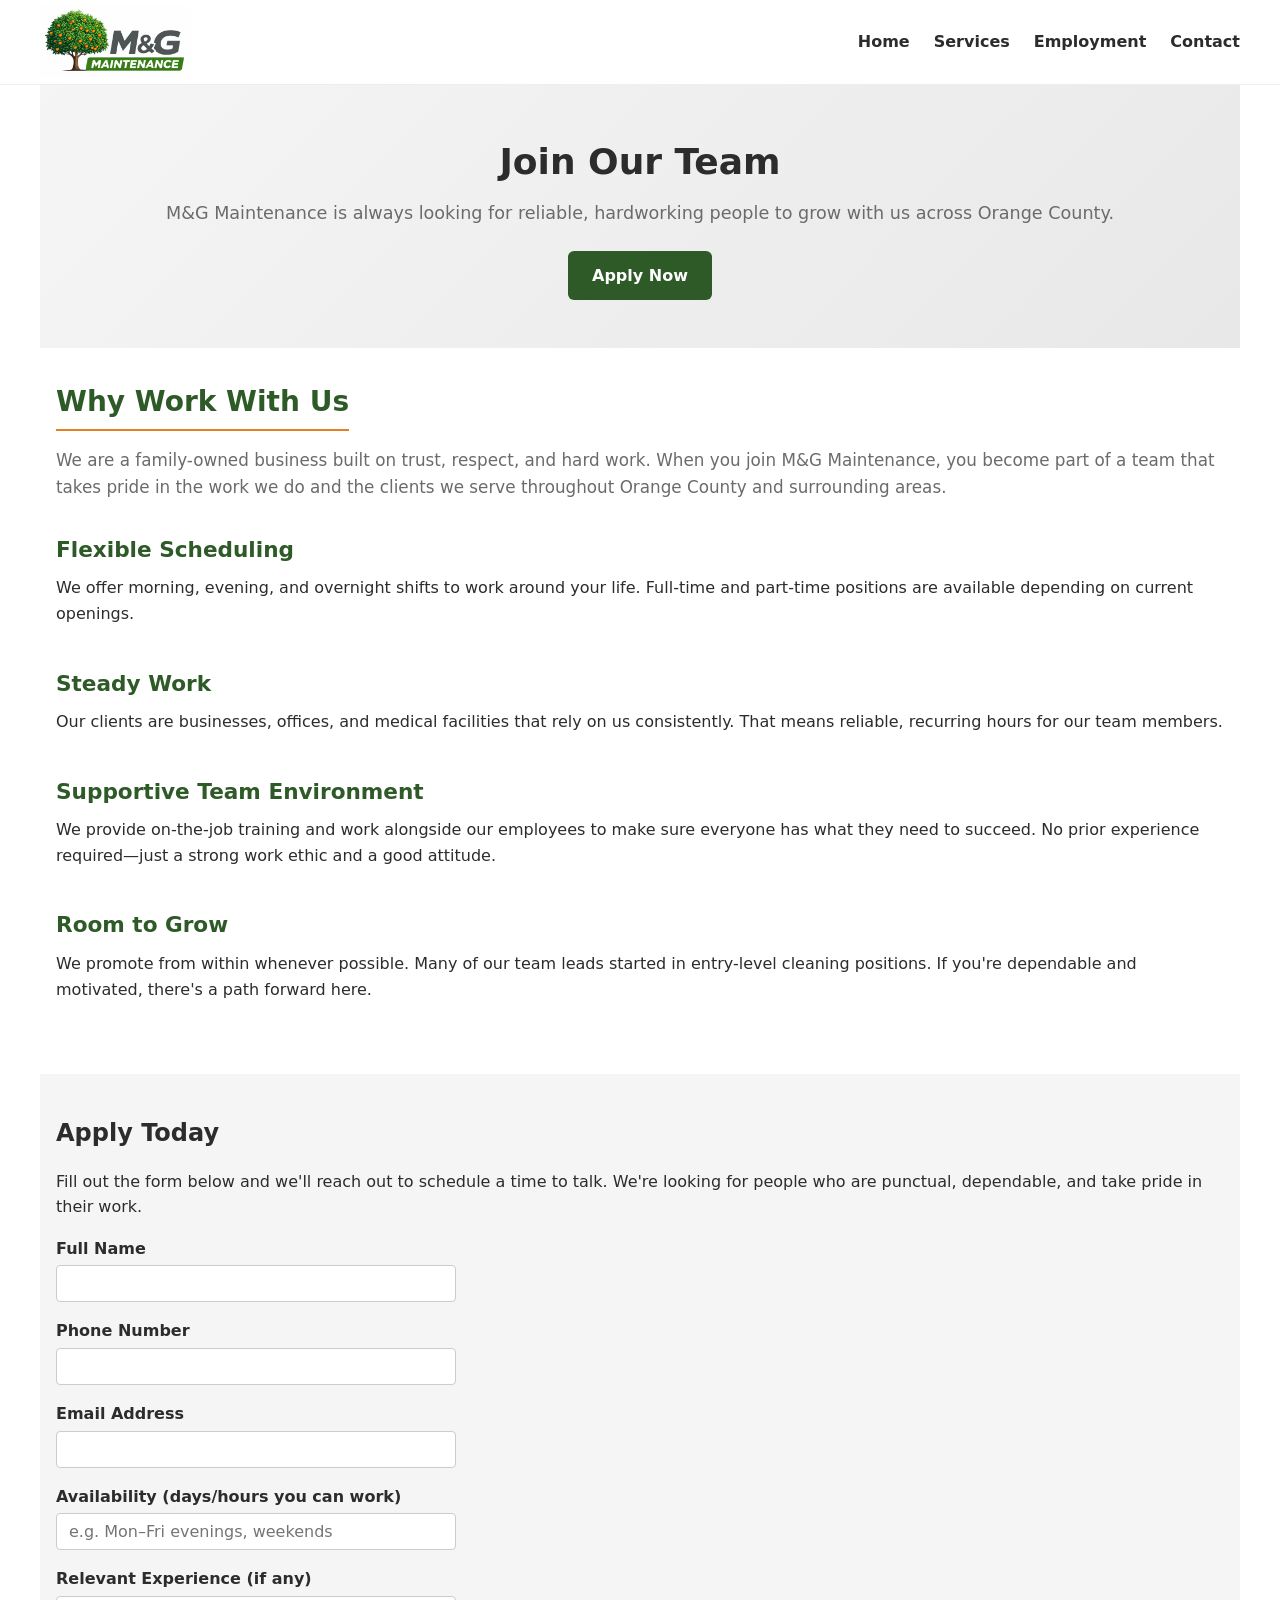
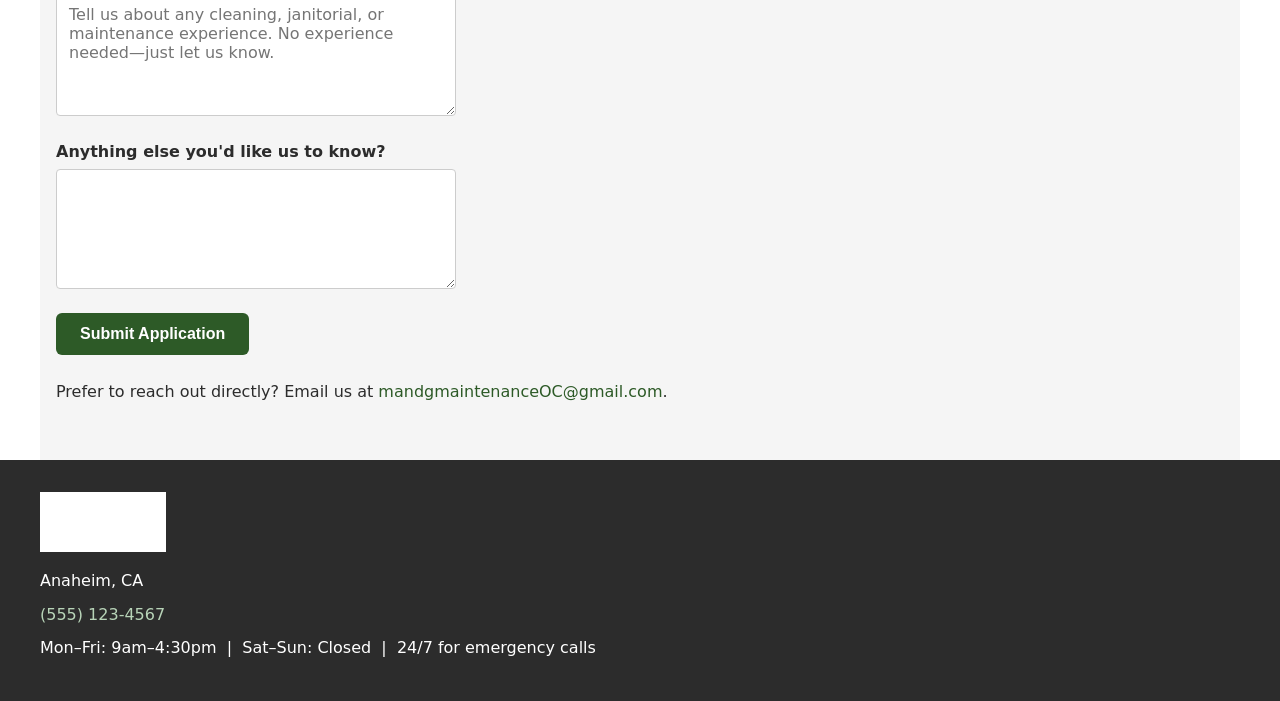
==== employment.html @ 1deb90e9 "Update location to Orange County and add employment page - Change hero heading and tagline from Roch" ====
<!DOCTYPE html>
<html lang="en">
<head>
  <meta charset="UTF-8">
  <meta name="viewport" content="width=device-width, initial-scale=1.0">
  <title>Employment | M&amp;G Maintenance</title>
  <link rel="stylesheet" href="css/style.css">
</head>
<body>
  <header class="site-header">
    <div class="header-inner">
      <a href="index.html" aria-label="M&amp;G Maintenance home">
        <img src="assets/logo.png" alt="M&amp;G Maintenance" class="site-logo">
      </a>
      <nav class="site-nav">
        <ul>
          <li><a href="index.html">Home</a></li>
          <li><a href="services.html">Services</a></li>
          <li><a href="employment.html">Employment</a></li>
          <li><a href="index.html#contact">Contact</a></li>
        </ul>
      </nav>
    </div>
  </header>

  <main>
    <section class="hero">
      <h1>Join Our Team</h1>
      <p class="tagline">M&amp;G Maintenance is always looking for reliable, hardworking people to grow with us across Orange County.</p>
      <div class="hero-cta">
        <a href="#apply" class="btn btn-primary">Apply Now</a>
      </div>
    </section>

    <section>
      <h2 class="section-title">Why Work With Us</h2>
      <p class="intro-text">
        We are a family-owned business built on trust, respect, and hard work. When you join M&amp;G Maintenance, you become part of a team that takes pride in the work we do and the clients we serve throughout Orange County and surrounding areas.
      </p>

      <div class="service-block">
        <h3>Flexible Scheduling</h3>
        <p>We offer morning, evening, and overnight shifts to work around your life. Full-time and part-time positions are available depending on current openings.</p>
      </div>

      <div class="service-block">
        <h3>Steady Work</h3>
        <p>Our clients are businesses, offices, and medical facilities that rely on us consistently. That means reliable, recurring hours for our team members.</p>
      </div>

      <div class="service-block">
        <h3>Supportive Team Environment</h3>
        <p>We provide on-the-job training and work alongside our employees to make sure everyone has what they need to succeed. No prior experience required—just a strong work ethic and a good attitude.</p>
      </div>

      <div class="service-block">
        <h3>Room to Grow</h3>
        <p>We promote from within whenever possible. Many of our team leads started in entry-level cleaning positions. If you're dependable and motivated, there's a path forward here.</p>
      </div>
    </section>

    <section class="contact-section" id="apply">
      <div style="max-width: 1200px; margin: 0 auto;">
        <h2>Apply Today</h2>
        <p>Fill out the form below and we'll reach out to schedule a time to talk. We're looking for people who are punctual, dependable, and take pride in their work.</p>
        <form name="employment" method="POST" action="/thanks.html" data-netlify="true" netlify-honeypot="bot-field">
          <input type="hidden" name="form-name" value="employment">
          <p class="form-group hp">
            <label for="bot-field">Don't fill this out</label>
            <input name="bot-field" id="bot-field" type="text" tabindex="-1" autocomplete="off">
          </p>
          <div class="form-group">
            <label for="name">Full Name</label>
            <input type="text" id="name" name="name" required>
          </div>
          <div class="form-group">
            <label for="phone">Phone Number</label>
            <input type="tel" id="phone" name="phone" required>
          </div>
          <div class="form-group">
            <label for="email">Email Address</label>
            <input type="email" id="email" name="email" required>
          </div>
          <div class="form-group">
            <label for="availability">Availability (days/hours you can work)</label>
            <input type="text" id="availability" name="availability" placeholder="e.g. Mon–Fri evenings, weekends">
          </div>
          <div class="form-group">
            <label for="experience">Relevant Experience (if any)</label>
            <textarea id="experience" name="experience" placeholder="Tell us about any cleaning, janitorial, or maintenance experience. No experience needed—just let us know."></textarea>
          </div>
          <div class="form-group">
            <label for="message">Anything else you'd like us to know?</label>
            <textarea id="message" name="message"></textarea>
          </div>
          <div class="form-actions">
            <button type="submit" class="btn btn-primary">Submit Application</button>
          </div>
        </form>
        <p style="margin-top: 1.5rem;">
          Prefer to reach out directly? Email us at <a href="mailto:mandgmaintenanceOC@gmail.com">mandgmaintenanceOC@gmail.com</a>.
        </p>
      </div>
    </section>
  </main>

  <footer class="site-footer">
    <div class="footer-inner">
      <img src="assets/logo.png" alt="M&amp;G Maintenance" class="footer-logo">
      <ul class="footer-contact">
        <li>Anaheim, CA</li>
        <li><a href="tel:+15551234567">(555) 123-4567</a></li>
        <li>Mon–Fri: 9am–4:30pm &nbsp;|&nbsp; Sat–Sun: Closed &nbsp;|&nbsp; 24/7 for emergency calls</li>
      </ul>
    </div>
  </footer>

  <script src="js/main.js"></script>
</body>
</html>
---- css/style.css ----
/* M&G Maintenance - Base styles */
:root {
  --mg-charcoal: #2c2c2c;
  --mg-green: #2d5a27;
  --mg-green-light: #3d7a35;
  --mg-orange: #e67e22;
  --mg-orange-light: #f39c12;
  --mg-white: #fff;
  --mg-gray: #6b6b6b;
  --mg-gray-light: #f5f5f5;
}

*,
*::before,
*::after {
  box-sizing: border-box;
}

body {
  margin: 0;
  font-family: system-ui, -apple-system, BlinkMacSystemFont, "Segoe UI", Roboto, sans-serif;
  font-size: 1rem;
  line-height: 1.6;
  color: var(--mg-charcoal);
  background: var(--mg-white);
}

img {
  max-width: 100%;
  height: auto;
  display: block;
}

a {
  color: var(--mg-green);
  text-decoration: none;
}

a:hover {
  color: var(--mg-orange);
  text-decoration: underline;
}

/* Header */
.site-header {
  background: var(--mg-white);
  border-bottom: 1px solid #eee;
  padding: 0.375rem 1rem;
  position: sticky;
  top: 0;
  z-index: 100;
}

.header-inner {
  max-width: 1200px;
  margin: 0 auto;
  display: flex;
  align-items: center;
  justify-content: space-between;
  flex-wrap: wrap;
  gap: 1rem;
}

.site-logo {
  height: 72px;
  width: auto;
}

.site-nav ul {
  list-style: none;
  margin: 0;
  padding: 0;
  display: flex;
  gap: 1.5rem;
}

.site-nav a {
  font-weight: 600;
  color: var(--mg-charcoal);
}

.site-nav a:hover {
  color: var(--mg-orange);
  text-decoration: none;
}

/* Hero */
.hero {
  background: linear-gradient(135deg, var(--mg-gray-light) 0%, #e8e8e8 100%);
  padding: 3rem 1rem;
  text-align: center;
}

.hero h1 {
  margin: 0 0 0.5rem;
  font-size: clamp(1.75rem, 4vw, 2.25rem);
  color: var(--mg-charcoal);
}

.hero .tagline {
  margin: 0 0 1.5rem;
  font-size: 1.1rem;
  color: var(--mg-gray);
}

/* Hero with full-width background image (like Highland-style) */
.hero-with-bg {
  position: relative;
  width: 100%;
  min-height: 85vh;
  display: flex;
  align-items: center;
  justify-content: center;
  padding: 4rem 1rem;
  background-image: url("https://images.unsplash.com/photo-1505691938895-1758d7feb511?w=1920");
  background-size: cover;
  background-position: center;
  background-repeat: no-repeat;
}

.hero-overlay {
  position: absolute;
  inset: 0;
  background: rgba(18, 45, 30, 0.5);
  z-index: 0;
}

.hero-with-bg .hero-content {
  position: relative;
  z-index: 1;
  max-width: 720px;
  margin: 0 auto;
}

.hero-with-bg h1 {
  color: var(--mg-white);
  font-size: clamp(1.85rem, 5vw, 2.75rem);
  text-shadow: 0 1px 2px rgba(0, 0, 0, 0.3);
}

.hero-with-bg .tagline {
  color: rgba(255, 255, 255, 0.95);
  font-size: clamp(1rem, 2vw, 1.15rem);
  margin-bottom: 1.75rem;
  line-height: 1.5;
}

.btn-hero-outline {
  background: transparent;
  color: var(--mg-white);
  border: 2px solid var(--mg-white);
}

.btn-hero-outline:hover {
  background: var(--mg-white);
  color: var(--mg-charcoal);
  text-decoration: none;
}

.hero-cta {
  display: flex;
  flex-wrap: wrap;
  gap: 1rem;
  justify-content: center;
}

.btn {
  display: inline-block;
  padding: 0.75rem 1.5rem;
  font-weight: 600;
  font-size: 1rem;
  border-radius: 6px;
  border: none;
  cursor: pointer;
  text-decoration: none;
  transition: background 0.2s, color 0.2s;
}

.btn-primary {
  background: var(--mg-green);
  color: var(--mg-white);
}

.btn-primary:hover {
  background: var(--mg-green-light);
  color: var(--mg-white);
  text-decoration: none;
}

.btn-secondary {
  background: var(--mg-orange);
  color: var(--mg-white);
}

.btn-secondary:hover {
  background: var(--mg-orange-light);
  color: var(--mg-white);
  text-decoration: none;
}

/* Sections */
section {
  max-width: 1200px;
  margin: 0 auto;
  padding: 2rem 1rem;
}

.section-title {
  margin: 0 0 1rem;
  font-size: 1.75rem;
  color: var(--mg-green);
  border-bottom: 2px solid var(--mg-orange);
  display: inline-block;
  padding-bottom: 0.25rem;
}

.intro-text {
  font-size: 1.05rem;
  color: var(--mg-gray);
  margin: 0 0 2rem;
}

/* Service blocks */
.service-block {
  margin-bottom: 2.5rem;
}

.service-block h3 {
  margin: 0 0 0.5rem;
  font-size: 1.35rem;
  color: var(--mg-green);
}

.service-block p {
  margin: 0;
  color: var(--mg-charcoal);
}

.service-block img {
  margin-top: 0.75rem;
  border-radius: 6px;
  width: 100%;
  max-height: 240px;
  object-fit: cover;
}

/* Contact form */
.contact-section {
  background: var(--mg-gray-light);
  padding: 2.5rem 1rem;
}

.contact-section h2 {
  margin: 0 0 1rem;
  font-size: 1.5rem;
  color: var(--mg-charcoal);
}

.form-group {
  margin-bottom: 1rem;
}

.form-group label {
  display: block;
  margin-bottom: 0.25rem;
  font-weight: 600;
  color: var(--mg-charcoal);
}

.form-group input,
.form-group textarea {
  width: 100%;
  max-width: 400px;
  padding: 0.5rem 0.75rem;
  font-size: 1rem;
  font-family: inherit;
  border: 1px solid #ccc;
  border-radius: 4px;
}

.form-group textarea {
  min-height: 120px;
  resize: vertical;
}

.form-group input:focus,
.form-group textarea:focus {
  outline: none;
  border-color: var(--mg-green);
}

/* Honeypot - hide from users */
.form-group.hp {
  position: absolute;
  left: -9999px;
}

.form-actions {
  margin-top: 1rem;
}

/* Footer */
.site-footer {
  background: var(--mg-charcoal);
  color: var(--mg-white);
  padding: 2rem 1rem;
}

.footer-inner {
  max-width: 1200px;
  margin: 0 auto;
}

.site-footer a {
  color: #b8d4b8;
}

.site-footer a:hover {
  color: var(--mg-orange-light);
}

.footer-logo {
  height: 60px;
  width: auto;
  margin-bottom: 1rem;
  filter: brightness(0) invert(1);
}

.footer-contact {
  margin: 0;
  padding: 0;
  list-style: none;
}

.footer-contact li {
  margin-bottom: 0.5rem;
}

/* Utility */
.text-center {
  text-align: center;
}

#contact {
  scroll-margin-top: 5rem;
}

@media (max-width: 640px) {
  .site-nav ul {
    gap: 1rem;
  }

  .hero {
    padding: 2rem 1rem;
  }
}
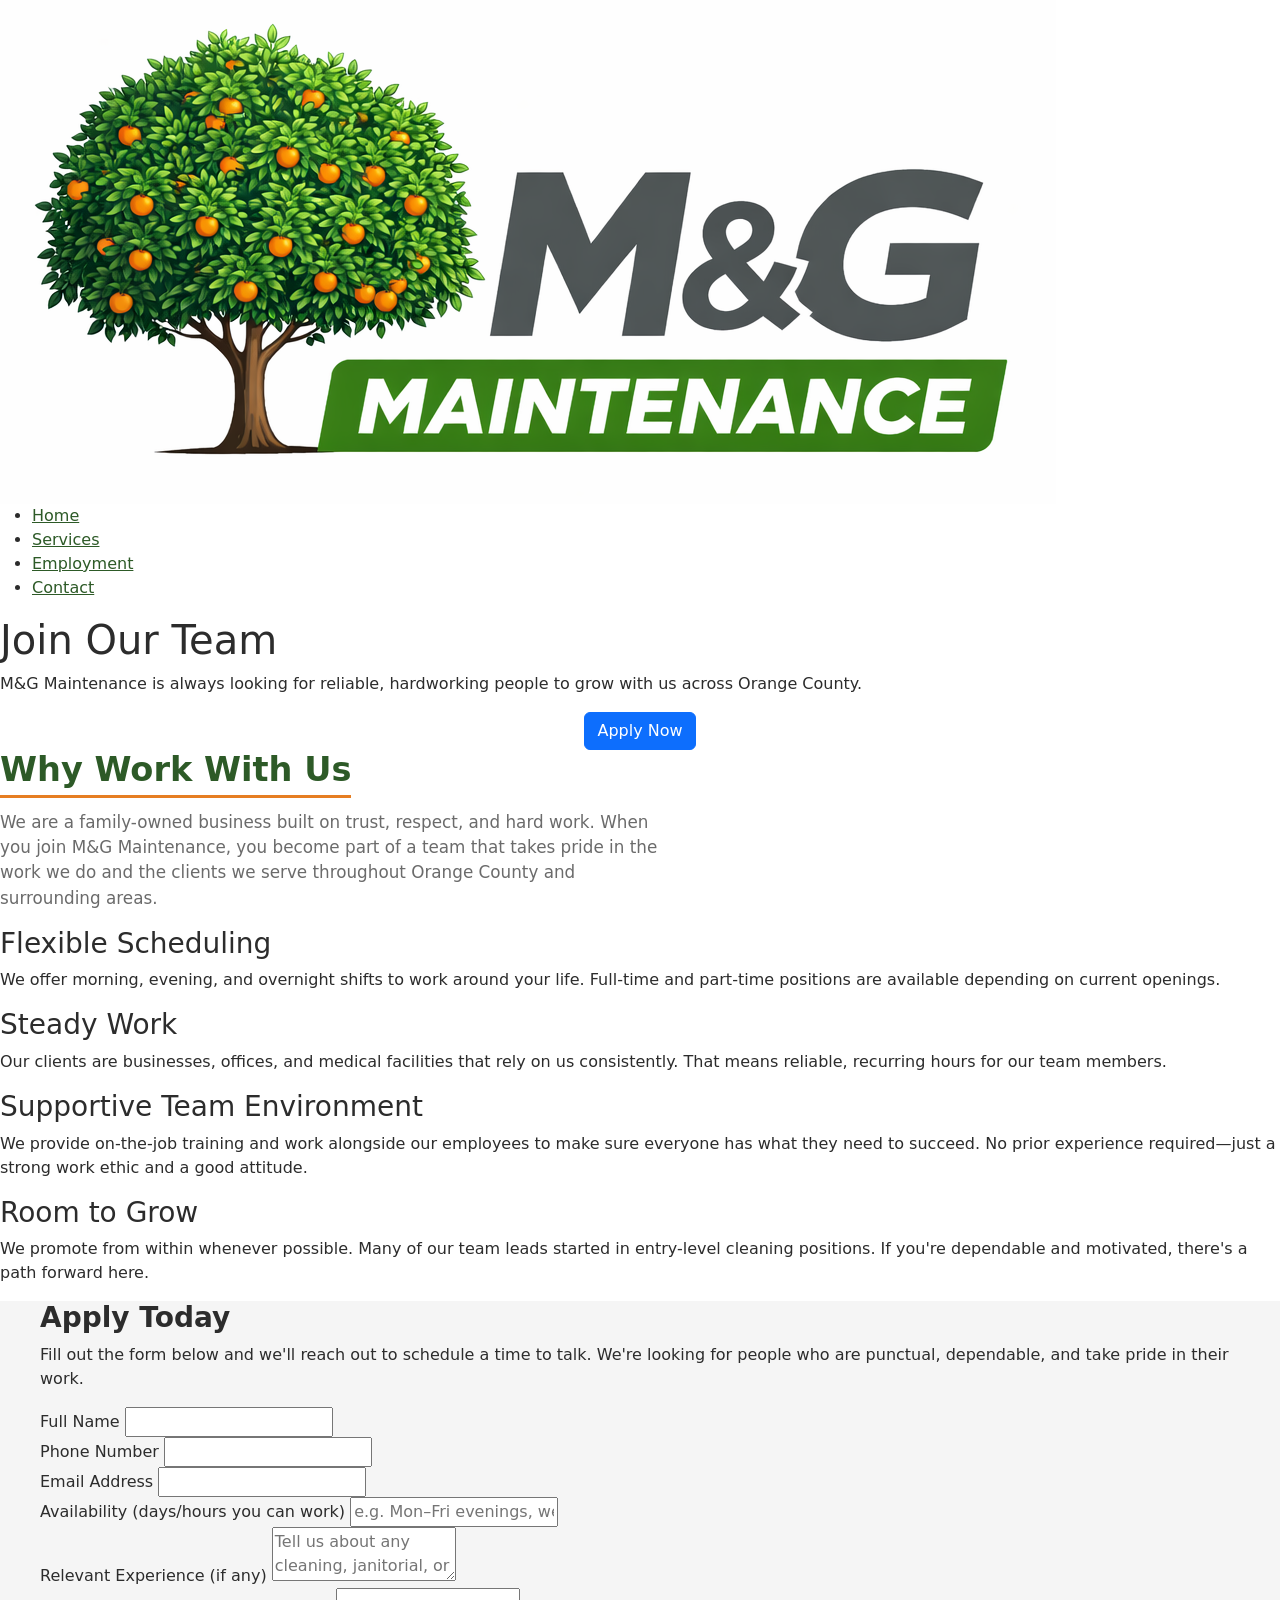
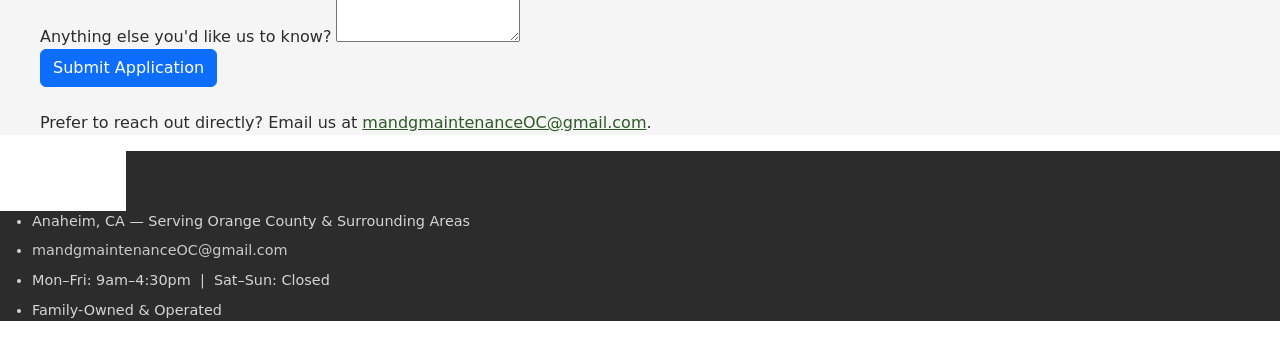
==== commit 82512acd: "Redesign homepage with Bootstrap 5 and address evaluation feedback - Add Bootstrap 5 for layout, gri" ====
--- a/employment.html
+++ b/employment.html
@@ -4,6 +4,7 @@
   <meta charset="UTF-8">
   <meta name="viewport" content="width=device-width, initial-scale=1.0">
   <title>Employment | M&amp;G Maintenance</title>
+  <link rel="stylesheet" href="https://cdn.jsdelivr.net/npm/bootstrap@5.3.3/dist/css/bootstrap.min.css">
   <link rel="stylesheet" href="css/style.css">
 </head>
 <body>
@@ -108,9 +109,10 @@
     <div class="footer-inner">
       <img src="assets/logo.png" alt="M&amp;G Maintenance" class="footer-logo">
       <ul class="footer-contact">
-        <li>Anaheim, CA</li>
-        <li><a href="tel:+15551234567">(555) 123-4567</a></li>
-        <li>Mon–Fri: 9am–4:30pm &nbsp;|&nbsp; Sat–Sun: Closed &nbsp;|&nbsp; 24/7 for emergency calls</li>
+        <li>Anaheim, CA &mdash; Serving Orange County &amp; Surrounding Areas</li>
+        <li><a href="mailto:mandgmaintenanceOC@gmail.com">mandgmaintenanceOC@gmail.com</a></li>
+        <li>Mon–Fri: 9am–4:30pm &nbsp;|&nbsp; Sat–Sun: Closed</li>
+        <li>Family-Owned &amp; Operated</li>
       </ul>
     </div>
   </footer>
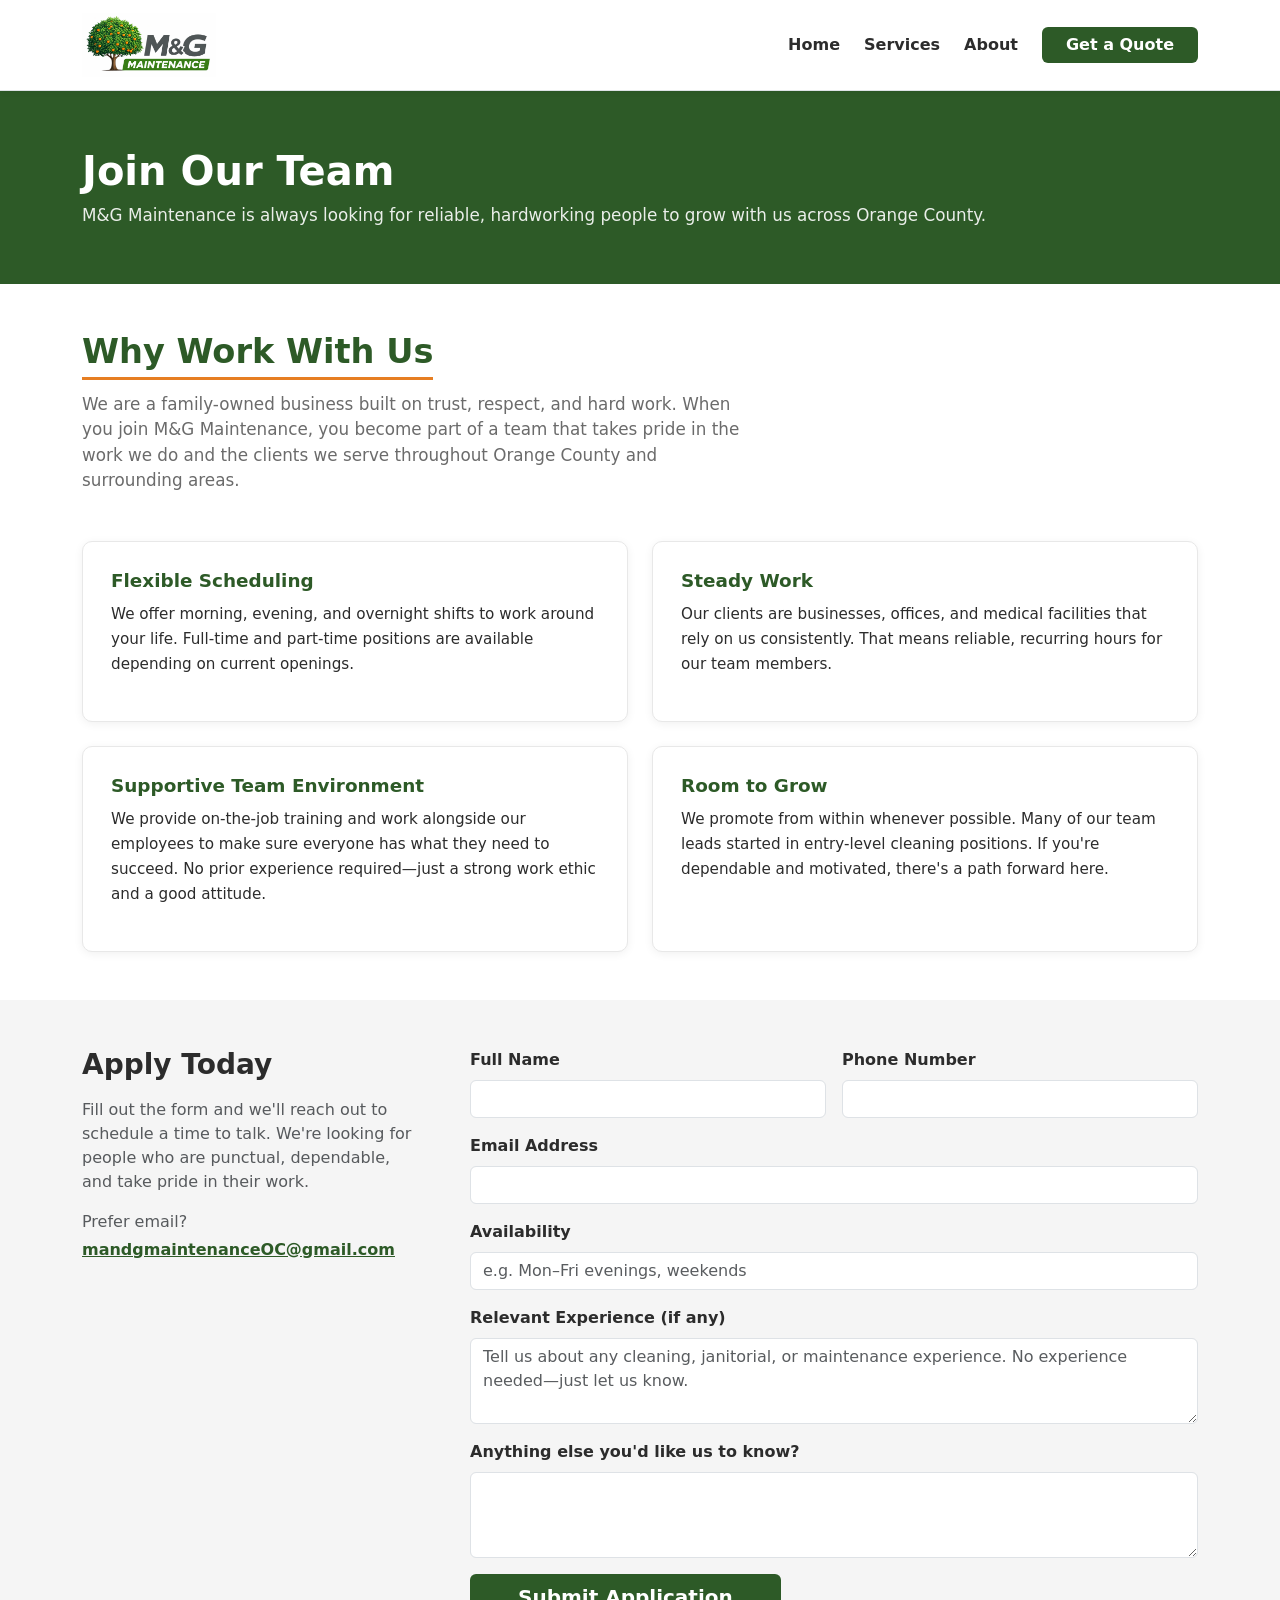
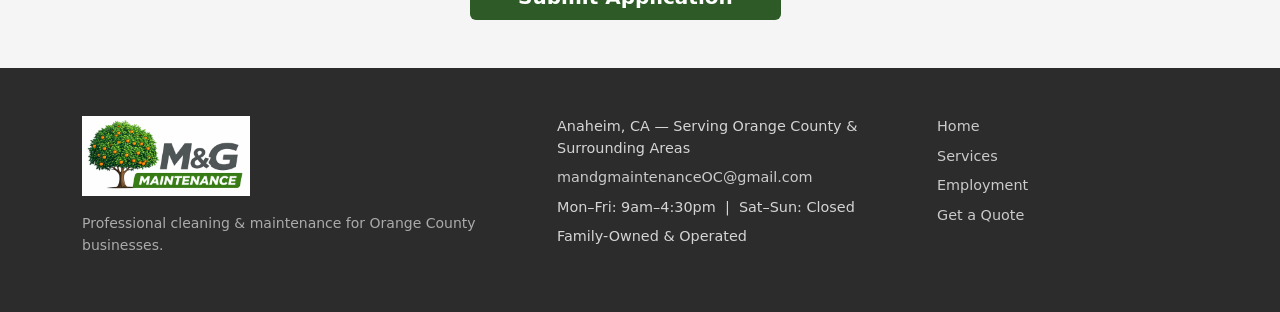
==== commit 5830be20: "Add About page and restructure navigation - Create about.html with company description, mission, val" ====
--- a/employment.html
+++ b/employment.html
@@ -8,115 +8,158 @@
   <link rel="stylesheet" href="css/style.css">
 </head>
 <body>
-  <header class="site-header">
-    <div class="header-inner">
-      <a href="index.html" aria-label="M&amp;G Maintenance home">
-        <img src="assets/logo.png" alt="M&amp;G Maintenance" class="site-logo">
+
+  <nav class="navbar navbar-expand-md bg-white sticky-top border-bottom">
+    <div class="container-xl">
+      <a class="navbar-brand" href="index.html">
+        <img src="assets/logo.png" alt="M&amp;G Maintenance" style="height:64px;width:auto;display:block;">
       </a>
-      <nav class="site-nav">
-        <ul>
-          <li><a href="index.html">Home</a></li>
-          <li><a href="services.html">Services</a></li>
-          <li><a href="employment.html">Employment</a></li>
-          <li><a href="index.html#contact">Contact</a></li>
+      <button class="navbar-toggler" type="button" data-bs-toggle="collapse" data-bs-target="#navMenu" aria-controls="navMenu" aria-expanded="false" aria-label="Toggle navigation">
+        <span class="navbar-toggler-icon"></span>
+      </button>
+      <div class="collapse navbar-collapse" id="navMenu">
+        <ul class="navbar-nav ms-auto align-items-md-center gap-md-2">
+          <li class="nav-item"><a class="nav-link fw-semibold" href="index.html">Home</a></li>
+          <li class="nav-item"><a class="nav-link fw-semibold" href="services.html">Services</a></li>
+          <li class="nav-item"><a class="nav-link fw-semibold" href="about.html">About</a></li>
+          <li class="nav-item mt-2 mt-md-0"><a class="btn btn-brand ms-md-2 px-4" href="index.html#contact">Get a Quote</a></li>
         </ul>
-      </nav>
+      </div>
     </div>
-  </header>
+  </nav>
 
   <main>
-    <section class="hero">
-      <h1>Join Our Team</h1>
-      <p class="tagline">M&amp;G Maintenance is always looking for reliable, hardworking people to grow with us across Orange County.</p>
-      <div class="hero-cta">
-        <a href="#apply" class="btn btn-primary">Apply Now</a>
+
+    <!-- Page hero -->
+    <div class="page-hero">
+      <div class="container-xl">
+        <h1>Join Our Team</h1>
+        <p>M&amp;G Maintenance is always looking for reliable, hardworking people to grow with us across Orange County.</p>
+      </div>
+    </div>
+
+    <!-- Why work with us -->
+    <section class="py-5">
+      <div class="container-xl">
+
+        <div class="mb-5">
+          <h2 class="section-title">Why Work With Us</h2>
+          <p class="intro-text">We are a family-owned business built on trust, respect, and hard work. When you join M&amp;G Maintenance, you become part of a team that takes pride in the work we do and the clients we serve throughout Orange County and surrounding areas.</p>
+        </div>
+
+        <div class="row g-4">
+          <div class="col-md-6">
+            <div class="service-card-simple">
+              <h3>Flexible Scheduling</h3>
+              <p>We offer morning, evening, and overnight shifts to work around your life. Full-time and part-time positions are available depending on current openings.</p>
+            </div>
+          </div>
+          <div class="col-md-6">
+            <div class="service-card-simple">
+              <h3>Steady Work</h3>
+              <p>Our clients are businesses, offices, and medical facilities that rely on us consistently. That means reliable, recurring hours for our team members.</p>
+            </div>
+          </div>
+          <div class="col-md-6">
+            <div class="service-card-simple">
+              <h3>Supportive Team Environment</h3>
+              <p>We provide on-the-job training and work alongside our employees to make sure everyone has what they need to succeed. No prior experience required—just a strong work ethic and a good attitude.</p>
+            </div>
+          </div>
+          <div class="col-md-6">
+            <div class="service-card-simple">
+              <h3>Room to Grow</h3>
+              <p>We promote from within whenever possible. Many of our team leads started in entry-level cleaning positions. If you're dependable and motivated, there's a path forward here.</p>
+            </div>
+          </div>
+        </div>
+
       </div>
     </section>
 
-    <section>
-      <h2 class="section-title">Why Work With Us</h2>
-      <p class="intro-text">
-        We are a family-owned business built on trust, respect, and hard work. When you join M&amp;G Maintenance, you become part of a team that takes pride in the work we do and the clients we serve throughout Orange County and surrounding areas.
-      </p>
-
-      <div class="service-block">
-        <h3>Flexible Scheduling</h3>
-        <p>We offer morning, evening, and overnight shifts to work around your life. Full-time and part-time positions are available depending on current openings.</p>
-      </div>
-
-      <div class="service-block">
-        <h3>Steady Work</h3>
-        <p>Our clients are businesses, offices, and medical facilities that rely on us consistently. That means reliable, recurring hours for our team members.</p>
-      </div>
-
-      <div class="service-block">
-        <h3>Supportive Team Environment</h3>
-        <p>We provide on-the-job training and work alongside our employees to make sure everyone has what they need to succeed. No prior experience required—just a strong work ethic and a good attitude.</p>
-      </div>
-
-      <div class="service-block">
-        <h3>Room to Grow</h3>
-        <p>We promote from within whenever possible. Many of our team leads started in entry-level cleaning positions. If you're dependable and motivated, there's a path forward here.</p>
+    <!-- Application form -->
+    <section class="contact-section py-5" id="apply">
+      <div class="container-xl">
+        <div class="row g-5 align-items-start">
+          <div class="col-md-4">
+            <h2 class="mb-3">Apply Today</h2>
+            <p class="text-muted">Fill out the form and we'll reach out to schedule a time to talk. We're looking for people who are punctual, dependable, and take pride in their work.</p>
+            <p class="mt-3">
+              <span class="d-block text-muted mb-1">Prefer email?</span>
+              <a href="mailto:mandgmaintenanceOC@gmail.com" class="fw-semibold">mandgmaintenanceOC@gmail.com</a>
+            </p>
+          </div>
+          <div class="col-md-8">
+            <form name="employment" method="POST" action="/thanks.html" data-netlify="true" netlify-honeypot="bot-field">
+              <input type="hidden" name="form-name" value="employment">
+              <p class="form-group hp">
+                <label for="bot-field">Don't fill this out</label>
+                <input name="bot-field" id="bot-field" type="text" tabindex="-1" autocomplete="off">
+              </p>
+              <div class="row g-3">
+                <div class="col-sm-6">
+                  <label for="name" class="form-label fw-semibold">Full Name</label>
+                  <input type="text" id="name" name="name" class="form-control" required>
+                </div>
+                <div class="col-sm-6">
+                  <label for="phone" class="form-label fw-semibold">Phone Number</label>
+                  <input type="tel" id="phone" name="phone" class="form-control" required>
+                </div>
+                <div class="col-12">
+                  <label for="email" class="form-label fw-semibold">Email Address</label>
+                  <input type="email" id="email" name="email" class="form-control" required>
+                </div>
+                <div class="col-12">
+                  <label for="availability" class="form-label fw-semibold">Availability</label>
+                  <input type="text" id="availability" name="availability" class="form-control" placeholder="e.g. Mon–Fri evenings, weekends">
+                </div>
+                <div class="col-12">
+                  <label for="experience" class="form-label fw-semibold">Relevant Experience (if any)</label>
+                  <textarea id="experience" name="experience" class="form-control" rows="3" placeholder="Tell us about any cleaning, janitorial, or maintenance experience. No experience needed—just let us know."></textarea>
+                </div>
+                <div class="col-12">
+                  <label for="message" class="form-label fw-semibold">Anything else you'd like us to know?</label>
+                  <textarea id="message" name="message" class="form-control" rows="3"></textarea>
+                </div>
+                <div class="col-12">
+                  <button type="submit" class="btn btn-brand btn-lg px-5">Submit Application</button>
+                </div>
+              </div>
+            </form>
+          </div>
+        </div>
       </div>
     </section>
 
-    <section class="contact-section" id="apply">
-      <div style="max-width: 1200px; margin: 0 auto;">
-        <h2>Apply Today</h2>
-        <p>Fill out the form below and we'll reach out to schedule a time to talk. We're looking for people who are punctual, dependable, and take pride in their work.</p>
-        <form name="employment" method="POST" action="/thanks.html" data-netlify="true" netlify-honeypot="bot-field">
-          <input type="hidden" name="form-name" value="employment">
-          <p class="form-group hp">
-            <label for="bot-field">Don't fill this out</label>
-            <input name="bot-field" id="bot-field" type="text" tabindex="-1" autocomplete="off">
-          </p>
-          <div class="form-group">
-            <label for="name">Full Name</label>
-            <input type="text" id="name" name="name" required>
-          </div>
-          <div class="form-group">
-            <label for="phone">Phone Number</label>
-            <input type="tel" id="phone" name="phone" required>
-          </div>
-          <div class="form-group">
-            <label for="email">Email Address</label>
-            <input type="email" id="email" name="email" required>
-          </div>
-          <div class="form-group">
-            <label for="availability">Availability (days/hours you can work)</label>
-            <input type="text" id="availability" name="availability" placeholder="e.g. Mon–Fri evenings, weekends">
-          </div>
-          <div class="form-group">
-            <label for="experience">Relevant Experience (if any)</label>
-            <textarea id="experience" name="experience" placeholder="Tell us about any cleaning, janitorial, or maintenance experience. No experience needed—just let us know."></textarea>
-          </div>
-          <div class="form-group">
-            <label for="message">Anything else you'd like us to know?</label>
-            <textarea id="message" name="message"></textarea>
-          </div>
-          <div class="form-actions">
-            <button type="submit" class="btn btn-primary">Submit Application</button>
-          </div>
-        </form>
-        <p style="margin-top: 1.5rem;">
-          Prefer to reach out directly? Email us at <a href="mailto:mandgmaintenanceOC@gmail.com">mandgmaintenanceOC@gmail.com</a>.
-        </p>
-      </div>
-    </section>
   </main>
 
-  <footer class="site-footer">
-    <div class="footer-inner">
-      <img src="assets/logo.png" alt="M&amp;G Maintenance" class="footer-logo">
-      <ul class="footer-contact">
-        <li>Anaheim, CA &mdash; Serving Orange County &amp; Surrounding Areas</li>
-        <li><a href="mailto:mandgmaintenanceOC@gmail.com">mandgmaintenanceOC@gmail.com</a></li>
-        <li>Mon–Fri: 9am–4:30pm &nbsp;|&nbsp; Sat–Sun: Closed</li>
-        <li>Family-Owned &amp; Operated</li>
-      </ul>
+  <footer class="site-footer py-5">
+    <div class="container-xl">
+      <div class="row g-4">
+        <div class="col-md-5">
+          <img src="assets/logo.png" alt="M&amp;G Maintenance" class="footer-logo mb-3">
+          <p class="footer-tagline">Professional cleaning &amp; maintenance for Orange County businesses.</p>
+        </div>
+        <div class="col-md-4">
+          <ul class="footer-contact list-unstyled">
+            <li>Anaheim, CA &mdash; Serving Orange County &amp; Surrounding Areas</li>
+            <li><a href="mailto:mandgmaintenanceOC@gmail.com">mandgmaintenanceOC@gmail.com</a></li>
+            <li>Mon&ndash;Fri: 9am&ndash;4:30pm &nbsp;|&nbsp; Sat&ndash;Sun: Closed</li>
+            <li>Family-Owned &amp; Operated</li>
+          </ul>
+        </div>
+        <div class="col-md-3">
+          <ul class="list-unstyled footer-nav-list">
+            <li><a href="index.html">Home</a></li>
+            <li><a href="services.html">Services</a></li>
+            <li><a href="employment.html">Employment</a></li>
+            <li><a href="index.html#contact">Get a Quote</a></li>
+          </ul>
+        </div>
+      </div>
     </div>
   </footer>
 
-  <script src="js/main.js"></script>
+  <script src="https://cdn.jsdelivr.net/npm/bootstrap@5.3.3/dist/js/bootstrap.bundle.min.js"></script>
 </body>
 </html>
